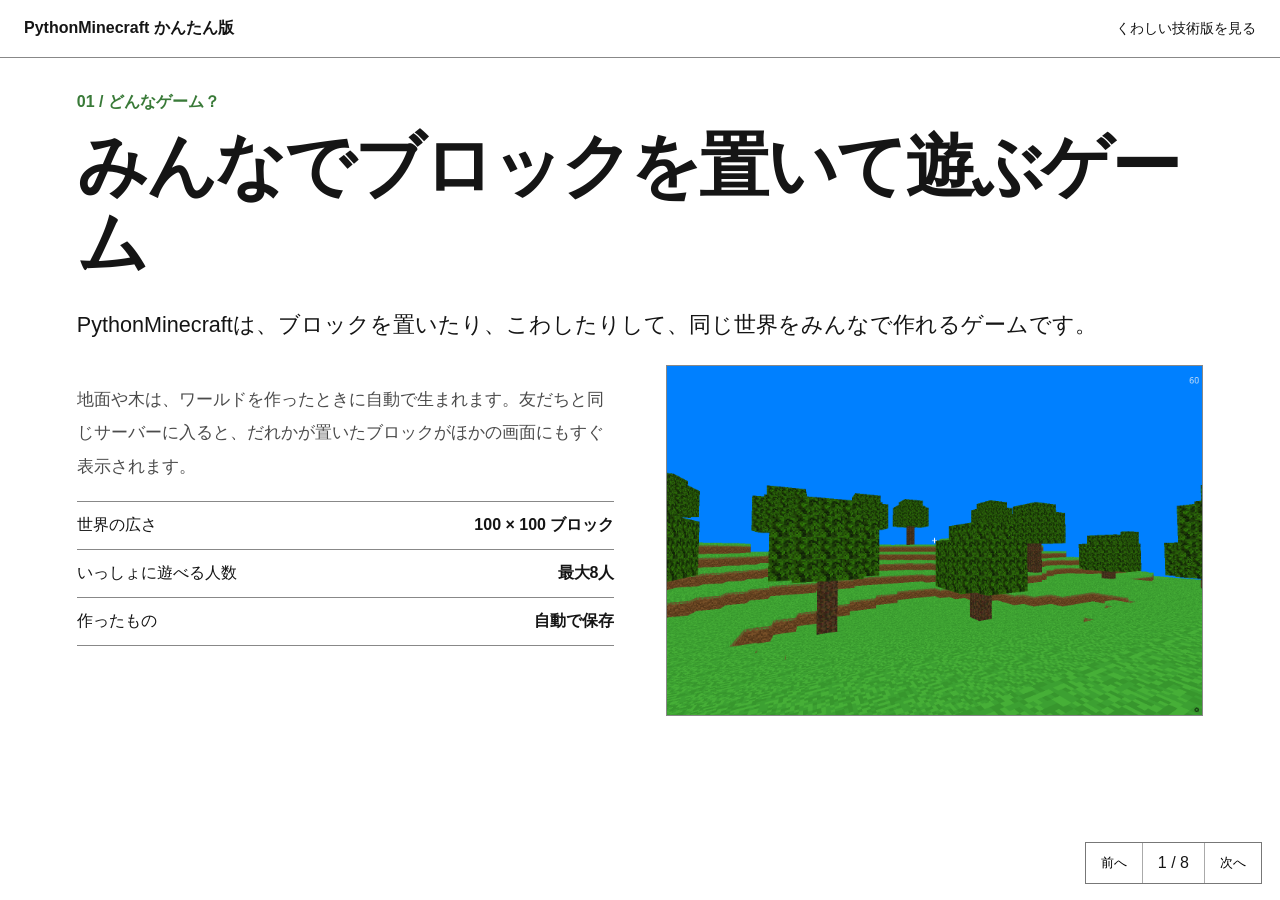
==== kids.html @ 50dc21f0 "Add detailed and beginner technical guides" ====
<!doctype html>
<html lang="ja">
<head>
  <meta charset="utf-8">
  <meta name="viewport" content="width=device-width, initial-scale=1">
  <title>PythonMinecraft かんたん版</title>
  <link rel="stylesheet" href="kids.css">
  <script src="kids.js" defer></script>
</head>
<body>
<header>
  <a class="brand" href="kids.html">PythonMinecraft かんたん版</a>
  <a class="adult-link" href="index.html">くわしい技術版を見る</a>
</header>
<main>
  <section class="slide active">
    <div class="page-number">01 / どんなゲーム？</div>
    <h1>みんなでブロックを置いて遊ぶゲーム</h1>
    <p class="lead">PythonMinecraftは、ブロックを置いたり、こわしたりして、同じ世界をみんなで作れるゲームです。</p>
    <div class="two-column"><div><p>地面や木は、ワールドを作ったときに自動で生まれます。友だちと同じサーバーに入ると、だれかが置いたブロックがほかの画面にもすぐ表示されます。</p><dl class="simple-list"><div><dt>世界の広さ</dt><dd>100 × 100 ブロック</dd></div><div><dt>いっしょに遊べる人数</dt><dd>最大8人</dd></div><div><dt>作ったもの</dt><dd>自動で保存</dd></div></dl></div><img src="assets/hero.png" alt="草原と木があるゲーム画面"></div>
  </section>
  <section class="slide">
    <div class="page-number">02 / どうやって遊ぶ？</div>
    <h1>歩く、見る、置く、こわす</h1>
    <p class="lead">キーボードとマウスを使って、世界を歩き、ブロックを編集します。</p>
    <div class="control-diagram"><div class="key-group"><div class="keys"><kbd>W</kbd><br><kbd>A</kbd><kbd>S</kbd><kbd>D</kbd></div><p>歩く</p></div><div class="arrow">→</div><div class="key-group"><div class="mouse">マウス</div><p>見る</p></div><div class="arrow">→</div><div class="key-group"><div class="mouse">左クリック</div><p>こわす</p></div><div class="arrow">→</div><div class="key-group"><div class="mouse">右クリック</div><p>置く</p></div></div>
    <img class="wide-image" src="assets/gameplay.png" alt="ブロックを置いているゲーム画面">
  </section>
  <section class="slide">
    <div class="page-number">03 / ブロックを見つけるしくみ</div>
    <h1>線が通った正方形のマスだけを調べる</h1>
    <p class="lead">画面の中央から見ている方向へ線をのばし、線が通過したマスを順番に確認します。</p>
    <p>最初にブロックが見つかったマスを、置く・こわす操作の対象にします。この方法をDDAと呼びます。世界中のブロックを全部調べず、必要なマスだけを調べられます。</p>
    <div class="dda-figure" aria-label="DDAレイキャストの模式図">
      <div class="camera-box">カメラ</div>
      <div class="voxel-grid">
        <span></span><span></span><span></span><span></span><span></span><span></span>
        <span class="passed">1</span><span class="passed">2</span><span class="passed">3</span><span class="hit">ブロック</span><span></span><span></span>
        <span></span><span></span><span></span><span></span><span></span><span></span>
      </div>
      <svg class="dda-ray" viewBox="0 0 1000 260" preserveAspectRatio="none" aria-hidden="true"><line x1="75" y1="160" x2="790" y2="105"/><polygon points="790,105 765,94 768,119"/></svg>
    </div>
    <div class="flow-row"><div>カメラから線を出す</div><b>→</b><div>通過したマスを確認</div><b>→</b><div>最初のブロックで止める</div></div>
  </section>
  <section class="slide">
    <div class="page-number">04 / 当たり判定</div>
    <h1>プレイヤーの箱と正方形のブロックをくらべる</h1>
    <p class="lead">プレイヤーの体を見えない箱として扱い、移動先でブロックと重なるかを調べます。</p>
    <p>まずX方向、次にY方向、最後にZ方向を別々に判定します。壁にぶつかった方向だけを止めるため、壁に沿う方向の移動は続けられます。</p>
    <div class="collision-figure" aria-label="プレイヤーとブロックの当たり判定図">
      <div class="axis axis-z"><span>Z</span></div>
      <div class="axis axis-x"><span>X</span></div>
      <div class="collision-player">プレイヤー</div>
      <div class="wall-grid"><i></i><i></i><i></i><i></i><i></i><i></i></div>
      <div class="blocked-arrow">ぶつかる方向は停止 →</div>
      <div class="slide-arrow">壁に沿う移動は可能 ↓</div>
    </div>
    <div class="flow-row"><div>X方向を確認</div><b>→</b><div>Y方向を確認</div><b>→</b><div>Z方向を確認</div></div>
  </section>
  <section class="slide">
    <div class="page-number">05 / 軽くするしくみ</div>
    <h1>正方形のブロックをまとめて描く</h1>
    <p class="lead">最初は、ブロックを一つずつ別の3Dオブジェクトとして表示していました。</p>
    <p>現在は10 × 10ブロックを一つのチャンクとしてまとめます。外から見えない面を取り除き、残った面だけを一つのメッシュとして描きます。</p>
    <div class="mesh-diagram"><div class="many-blocks"><i></i><i></i><i></i><i></i><i></i><i></i><i></i><i></i><i></i><i></i><i></i><i></i><i></i><i></i><i></i><i></i><i></i><i></i><i></i><i></i><i></i><i></i><i></i><i></i><i></i></div><div class="big-arrow">→</div><div class="one-mesh"><div class="mesh-grid"><i></i><i></i><i></i><i></i><i></i><i></i><i></i><i></i><i></i><i></i><i></i><i></i><i></i><i></i><i></i><i></i><i></i><i></i><i></i><i></i><i></i><i></i><i></i><i></i><i></i></div><strong>1つのメッシュ</strong></div></div>
    <div class="numbers"><div><strong>14</strong><span>FPS</span><small>軽量化前</small></div><div class="big-arrow">→</div><div><strong>110</strong><span>FPS</span><small>軽量化後</small></div></div>
  </section>
  <section class="slide">
    <div class="page-number">06 / 地形生成</div><h1>数字から同じ草原を作り直す</h1><p class="lead">ワールドには「シード」という大きな数字があります。</p><p>シードと場所の座標から地面の高さを計算し、上に草、その下に土と石を置きます。木の場所や高さも同じ数字から決めます。</p>
    <div class="terrain-flow"><div class="seed-box">シード<br><strong>47353368572851108</strong></div><div class="down-arrow">↓</div><div class="terrain-grid"><span class="sky"></span><span class="sky"></span><span class="tree-leaf"></span><span class="tree-leaf"></span><span class="sky"></span><span class="grass"></span><span class="grass"></span><span class="tree-trunk"></span><span class="grass"></span><span class="grass"></span><span class="dirt"></span><span class="dirt"></span><span class="tree-trunk"></span><span class="dirt"></span><span class="dirt"></span><span class="stone"></span><span class="stone"></span><span class="stone"></span><span class="stone"></span><span class="stone"></span></div></div>
  </section>
  <section class="slide">
    <div class="page-number">07 / セーブ</div><h1>世界全部ではなく、変えた場所だけを保存する</h1><p class="lead">基本の地形はシードから作り直せるため、変更した部分だけを記録します。</p><p>読みこむときは、基本の地形を作り直し、こわした場所を消してから、置いたブロックを追加します。</p>
    <div class="save-diagram"><div><strong>基本の地形</strong><span>シードから作る</span></div><b>＋</b><div><strong>置いたブロック</strong><span>placed_blocks</span></div><b>−</b><div><strong>こわした場所</strong><span>removed_blocks</span></div><b>＝</b><div class="result"><strong>遊んだあとの世界</strong></div></div>
  </section>
  <section class="slide">
    <div class="page-number">08 / マルチプレイ</div><h1>サーバーが正しい世界を一つだけ持つ</h1><p class="lead">置く・こわすという操作をサーバーへ送り、サーバーが全員へ同じ結果を知らせます。</p><p>それぞれのパソコンが勝手に世界を変えないため、全員の画面を同じ状態に保てます。砂が落ちる場所もサーバーが決めます。</p>
    <div class="network-diagram"><div class="client">パソコン A</div><div class="request">操作を送る →</div><div class="server">サーバー<br><small>確認して更新</small></div><div class="broadcast">← 結果を送る →</div><div class="client">パソコン B</div></div><img class="wide-image short" src="assets/multiplayer.png" alt="マルチプレイ画面">
  </section>
</main>
<footer><button id="prev">前へ</button><span id="counter">1 / 8</span><button id="next">次へ</button></footer>
</body></html>
---- kids.css ----
:root{--ink:#151515;--muted:#4b4b4b;--green:#397a38;--line:#888}*{box-sizing:border-box}html,body{margin:0;width:100%;height:100%;overflow:hidden;font-family:-apple-system,BlinkMacSystemFont,"Noto Sans JP",sans-serif;color:var(--ink);background:#fff}header{position:fixed;z-index:20;top:0;left:0;right:0;height:58px;border-bottom:1px solid var(--line);background:#fff;display:flex;align-items:center;justify-content:space-between;padding:0 24px}.brand,.adult-link{color:var(--ink);text-decoration:none}.brand{font-weight:750}.adult-link{font-size:.9rem}.slide{position:absolute;inset:0;display:none;overflow-y:auto;padding:92px 6vw 92px}.slide.active{display:block}.slide>*{max-width:1320px;margin-left:auto;margin-right:auto}.page-number{color:var(--green);font-weight:800}h1{margin:14px auto 24px;font-size:clamp(2.4rem,5.5vw,5.2rem);line-height:1.1;letter-spacing:-.04em}.lead{font-size:1.35rem;color:var(--ink);line-height:1.75}p{font-size:1.08rem;line-height:1.95;color:var(--muted)}.two-column{display:grid;grid-template-columns:1fr 1fr;gap:4vw}.two-column img,.wide-image{width:100%;border:1px solid var(--line);display:block}.wide-image{max-height:44vh;object-fit:cover;margin-top:25px}.wide-image.short{max-height:30vh}.simple-list{border-top:1px solid var(--line)}.simple-list div{display:flex;justify-content:space-between;padding:13px 0;border-bottom:1px solid var(--line)}.simple-list dd{margin:0;font-weight:700}.control-diagram,.flow-row,.mesh-diagram,.numbers,.save-diagram,.network-diagram{display:flex;align-items:center;justify-content:center;gap:18px;margin:34px auto}.key-group{text-align:center}.keys kbd,.mouse{display:inline-block;border:2px solid #222;padding:10px 14px;margin:2px;background:#fff;font:700 1rem inherit}.key-group p{margin:8px}.arrow,.big-arrow,.down-arrow{font-size:2rem;font-weight:800}.dda-figure{position:relative;height:330px;max-width:1120px;margin:28px auto}.camera-box{position:absolute;left:0;top:130px;width:120px;height:80px;border:3px solid #222;display:flex;align-items:center;justify-content:center;font-weight:700}.voxel-grid{position:absolute;left:190px;top:50px;display:grid;grid-template-columns:repeat(6,100px);grid-template-rows:repeat(3,100px)}.voxel-grid span{width:100px;height:100px;border:1px solid #777;display:flex;align-items:center;justify-content:center}.voxel-grid .passed{background:#e9f3e7}.voxel-grid .hit{background:#66975b;color:#fff;font-weight:800}.dda-ray{position:absolute;inset:0;width:100%;height:100%;z-index:2;pointer-events:none}.dda-ray line{stroke:#111;stroke-width:4}.dda-ray polygon{fill:#111}.flow-row>div{border:1px solid #777;padding:16px;text-align:center;flex:1}.collision-figure{position:relative;height:420px;max-width:900px;margin:28px auto;border:1px solid #999}.collision-player{position:absolute;left:170px;top:135px;width:150px;height:150px;border:5px solid var(--green);display:flex;align-items:center;justify-content:center;font-weight:800;background:#fff}.wall-grid{position:absolute;right:120px;top:85px;display:grid;grid-template-columns:repeat(2,110px);grid-template-rows:repeat(3,110px)}.wall-grid i{width:110px;height:110px;background:#7d7d7d;border:2px solid #fff}.axis{position:absolute;font-weight:800}.axis:after{content:"";display:block;background:#111}.axis span{background:#fff;padding-right:6px}.axis-x{left:345px;top:180px}.axis-x:after{width:100px;height:4px}.axis-z{left:225px;top:60px}.axis-z:after{width:4px;height:60px;margin-left:10px}.blocked-arrow{position:absolute;left:345px;top:225px;border-top:4px solid #b13b32;padding-top:8px;color:#8b2720}.slide-arrow{position:absolute;left:115px;top:315px;border-left:4px solid #2d628c;padding-left:10px;color:#204f70}.many-blocks,.mesh-grid,.terrain-grid{display:grid}.many-blocks,.mesh-grid{grid-template-columns:repeat(5,42px)}.many-blocks i,.mesh-grid i{width:42px;height:42px;background:#66975b;border:1px solid #355d31}.one-mesh{border:5px solid var(--green);padding:14px;text-align:center}.one-mesh strong{display:block;margin-top:10px}.numbers strong{font-size:4rem}.numbers span{font-size:1.3rem;margin-left:7px}.numbers small{display:block}.terrain-flow{text-align:center;margin-top:28px}.seed-box{display:inline-block;border:2px solid #222;padding:16px}.terrain-grid{grid-template-columns:repeat(5,70px);grid-template-rows:repeat(4,70px);justify-content:center;margin:20px auto}.terrain-grid span{width:70px;height:70px;border:1px solid #fff}.sky{background:#d9efff}.grass{background:#5e9950}.dirt{background:#8c5d3c}.stone{background:#777}.tree-leaf{background:#477c3b}.tree-trunk{background:#85502f}.save-diagram{flex-wrap:wrap}.save-diagram>div{border:1px solid #777;padding:18px;min-width:190px;text-align:center}.save-diagram span{display:block;color:#666}.save-diagram .result{border:4px solid var(--green)}.client,.server{border:2px solid #222;padding:24px;text-align:center;min-width:170px}.server{border:5px solid var(--green)}footer{position:fixed;z-index:30;right:18px;bottom:16px;display:flex;background:#fff;border:1px solid #777}footer button,footer span{border:0;background:#fff;padding:11px 15px}footer span{border-left:1px solid #aaa;border-right:1px solid #aaa}@media(max-width:900px){header{padding:0 12px}.adult-link{font-size:.72rem}.slide{padding:80px 5vw 82px}.two-column{grid-template-columns:1fr}.lead{font-size:1.15rem}.control-diagram,.flow-row,.mesh-diagram,.save-diagram,.network-diagram{flex-direction:column}.arrow,.big-arrow{transform:rotate(90deg)}.dda-figure{height:570px;overflow-x:auto}.camera-box{top:10px;left:10px}.voxel-grid{left:10px;top:150px;grid-template-columns:repeat(3,82px);grid-template-rows:repeat(6,82px)}.voxel-grid span{width:82px;height:82px}.dda-ray{display:none}.collision-figure{height:560px}.collision-player{left:35px;top:120px;width:120px;height:120px}.wall-grid{right:25px;top:300px;grid-template-columns:repeat(2,85px);grid-template-rows:repeat(3,85px)}.wall-grid i{width:85px;height:85px}.axis-x{left:170px;top:170px}.axis-z{left:80px;top:45px}.blocked-arrow{left:170px;top:220px}.slide-arrow{left:35px;top:260px}.terrain-grid{grid-template-columns:repeat(5,52px);grid-template-rows:repeat(4,52px)}.terrain-grid span{width:52px;height:52px}h1{font-size:2.5rem}}
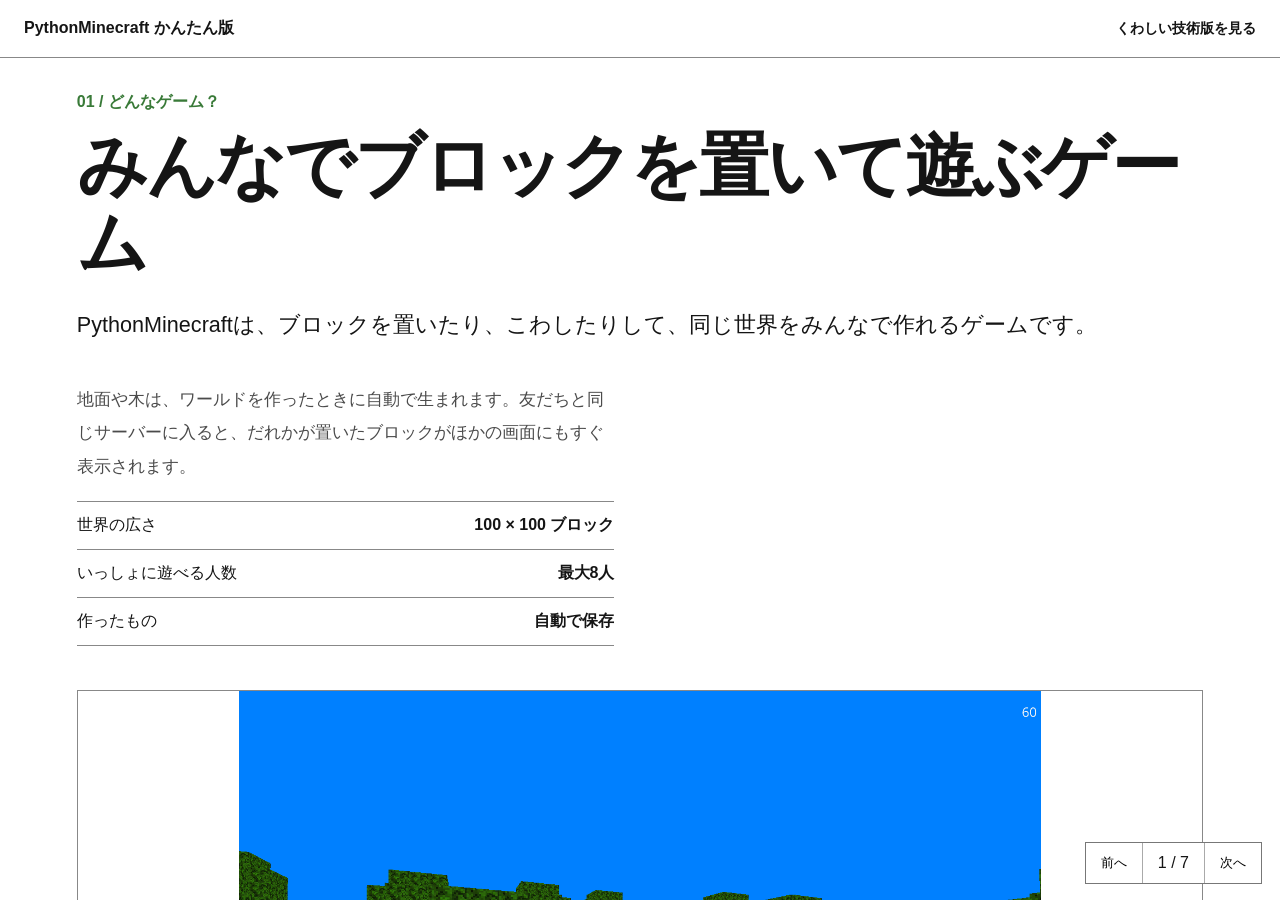
==== commit ce793019: "Clean up diagrams and remove operation pages" ====
--- a/kids.html
+++ b/kids.html
@@ -1,82 +1,55 @@
-<!doctype html>
+<!DOCTYPE html>
+
 <html lang="ja">
 <head>
-  <meta charset="utf-8">
-  <meta name="viewport" content="width=device-width, initial-scale=1">
-  <title>PythonMinecraft かんたん版</title>
-  <link rel="stylesheet" href="kids.css">
-  <script src="kids.js" defer></script>
-</head>
+<meta charset="utf-8"/>
+<meta content="width=device-width, initial-scale=1" name="viewport"/>
+<title>PythonMinecraft かんたん版</title>
+<link href="kids.css" rel="stylesheet"/>
+<script defer="" src="kids.js"></script>
+<link href="media.css" rel="stylesheet"/></head>
 <body>
 <header>
-  <a class="brand" href="kids.html">PythonMinecraft かんたん版</a>
-  <a class="adult-link" href="index.html">くわしい技術版を見る</a>
+<a class="brand" href="kids.html">PythonMinecraft かんたん版</a>
+<a class="adult-link" href="index.html">くわしい技術版を見る</a>
 </header>
 <main>
-  <section class="slide active">
-    <div class="page-number">01 / どんなゲーム？</div>
-    <h1>みんなでブロックを置いて遊ぶゲーム</h1>
-    <p class="lead">PythonMinecraftは、ブロックを置いたり、こわしたりして、同じ世界をみんなで作れるゲームです。</p>
-    <div class="two-column"><div><p>地面や木は、ワールドを作ったときに自動で生まれます。友だちと同じサーバーに入ると、だれかが置いたブロックがほかの画面にもすぐ表示されます。</p><dl class="simple-list"><div><dt>世界の広さ</dt><dd>100 × 100 ブロック</dd></div><div><dt>いっしょに遊べる人数</dt><dd>最大8人</dd></div><div><dt>作ったもの</dt><dd>自動で保存</dd></div></dl></div><img src="assets/hero.png" alt="草原と木があるゲーム画面"></div>
-  </section>
-  <section class="slide">
-    <div class="page-number">02 / どうやって遊ぶ？</div>
-    <h1>歩く、見る、置く、こわす</h1>
-    <p class="lead">キーボードとマウスを使って、世界を歩き、ブロックを編集します。</p>
-    <div class="control-diagram"><div class="key-group"><div class="keys"><kbd>W</kbd><br><kbd>A</kbd><kbd>S</kbd><kbd>D</kbd></div><p>歩く</p></div><div class="arrow">→</div><div class="key-group"><div class="mouse">マウス</div><p>見る</p></div><div class="arrow">→</div><div class="key-group"><div class="mouse">左クリック</div><p>こわす</p></div><div class="arrow">→</div><div class="key-group"><div class="mouse">右クリック</div><p>置く</p></div></div>
-    <img class="wide-image" src="assets/gameplay.png" alt="ブロックを置いているゲーム画面">
-  </section>
-  <section class="slide">
-    <div class="page-number">03 / ブロックを見つけるしくみ</div>
-    <h1>線が通った正方形のマスだけを調べる</h1>
-    <p class="lead">画面の中央から見ている方向へ線をのばし、線が通過したマスを順番に確認します。</p>
-    <p>最初にブロックが見つかったマスを、置く・こわす操作の対象にします。この方法をDDAと呼びます。世界中のブロックを全部調べず、必要なマスだけを調べられます。</p>
-    <div class="dda-figure" aria-label="DDAレイキャストの模式図">
-      <div class="camera-box">カメラ</div>
-      <div class="voxel-grid">
-        <span></span><span></span><span></span><span></span><span></span><span></span>
-        <span class="passed">1</span><span class="passed">2</span><span class="passed">3</span><span class="hit">ブロック</span><span></span><span></span>
-        <span></span><span></span><span></span><span></span><span></span><span></span>
-      </div>
-      <svg class="dda-ray" viewBox="0 0 1000 260" preserveAspectRatio="none" aria-hidden="true"><line x1="75" y1="160" x2="790" y2="105"/><polygon points="790,105 765,94 768,119"/></svg>
-    </div>
-    <div class="flow-row"><div>カメラから線を出す</div><b>→</b><div>通過したマスを確認</div><b>→</b><div>最初のブロックで止める</div></div>
-  </section>
-  <section class="slide">
-    <div class="page-number">04 / 当たり判定</div>
-    <h1>プレイヤーの箱と正方形のブロックをくらべる</h1>
-    <p class="lead">プレイヤーの体を見えない箱として扱い、移動先でブロックと重なるかを調べます。</p>
-    <p>まずX方向、次にY方向、最後にZ方向を別々に判定します。壁にぶつかった方向だけを止めるため、壁に沿う方向の移動は続けられます。</p>
-    <div class="collision-figure" aria-label="プレイヤーとブロックの当たり判定図">
-      <div class="axis axis-z"><span>Z</span></div>
-      <div class="axis axis-x"><span>X</span></div>
-      <div class="collision-player">プレイヤー</div>
-      <div class="wall-grid"><i></i><i></i><i></i><i></i><i></i><i></i></div>
-      <div class="blocked-arrow">ぶつかる方向は停止 →</div>
-      <div class="slide-arrow">壁に沿う移動は可能 ↓</div>
-    </div>
-    <div class="flow-row"><div>X方向を確認</div><b>→</b><div>Y方向を確認</div><b>→</b><div>Z方向を確認</div></div>
-  </section>
-  <section class="slide">
-    <div class="page-number">05 / 軽くするしくみ</div>
-    <h1>正方形のブロックをまとめて描く</h1>
-    <p class="lead">最初は、ブロックを一つずつ別の3Dオブジェクトとして表示していました。</p>
-    <p>現在は10 × 10ブロックを一つのチャンクとしてまとめます。外から見えない面を取り除き、残った面だけを一つのメッシュとして描きます。</p>
-    <div class="mesh-diagram"><div class="many-blocks"><i></i><i></i><i></i><i></i><i></i><i></i><i></i><i></i><i></i><i></i><i></i><i></i><i></i><i></i><i></i><i></i><i></i><i></i><i></i><i></i><i></i><i></i><i></i><i></i><i></i></div><div class="big-arrow">→</div><div class="one-mesh"><div class="mesh-grid"><i></i><i></i><i></i><i></i><i></i><i></i><i></i><i></i><i></i><i></i><i></i><i></i><i></i><i></i><i></i><i></i><i></i><i></i><i></i><i></i><i></i><i></i><i></i><i></i><i></i></div><strong>1つのメッシュ</strong></div></div>
-    <div class="numbers"><div><strong>14</strong><span>FPS</span><small>軽量化前</small></div><div class="big-arrow">→</div><div><strong>110</strong><span>FPS</span><small>軽量化後</small></div></div>
-  </section>
-  <section class="slide">
-    <div class="page-number">06 / 地形生成</div><h1>数字から同じ草原を作り直す</h1><p class="lead">ワールドには「シード」という大きな数字があります。</p><p>シードと場所の座標から地面の高さを計算し、上に草、その下に土と石を置きます。木の場所や高さも同じ数字から決めます。</p>
-    <div class="terrain-flow"><div class="seed-box">シード<br><strong>47353368572851108</strong></div><div class="down-arrow">↓</div><div class="terrain-grid"><span class="sky"></span><span class="sky"></span><span class="tree-leaf"></span><span class="tree-leaf"></span><span class="sky"></span><span class="grass"></span><span class="grass"></span><span class="tree-trunk"></span><span class="grass"></span><span class="grass"></span><span class="dirt"></span><span class="dirt"></span><span class="tree-trunk"></span><span class="dirt"></span><span class="dirt"></span><span class="stone"></span><span class="stone"></span><span class="stone"></span><span class="stone"></span><span class="stone"></span></div></div>
-  </section>
-  <section class="slide">
-    <div class="page-number">07 / セーブ</div><h1>世界全部ではなく、変えた場所だけを保存する</h1><p class="lead">基本の地形はシードから作り直せるため、変更した部分だけを記録します。</p><p>読みこむときは、基本の地形を作り直し、こわした場所を消してから、置いたブロックを追加します。</p>
-    <div class="save-diagram"><div><strong>基本の地形</strong><span>シードから作る</span></div><b>＋</b><div><strong>置いたブロック</strong><span>placed_blocks</span></div><b>−</b><div><strong>こわした場所</strong><span>removed_blocks</span></div><b>＝</b><div class="result"><strong>遊んだあとの世界</strong></div></div>
-  </section>
-  <section class="slide">
-    <div class="page-number">08 / マルチプレイ</div><h1>サーバーが正しい世界を一つだけ持つ</h1><p class="lead">置く・こわすという操作をサーバーへ送り、サーバーが全員へ同じ結果を知らせます。</p><p>それぞれのパソコンが勝手に世界を変えないため、全員の画面を同じ状態に保てます。砂が落ちる場所もサーバーが決めます。</p>
-    <div class="network-diagram"><div class="client">パソコン A</div><div class="request">操作を送る →</div><div class="server">サーバー<br><small>確認して更新</small></div><div class="broadcast">← 結果を送る →</div><div class="client">パソコン B</div></div><img class="wide-image short" src="assets/multiplayer.png" alt="マルチプレイ画面">
-  </section>
+<section class="slide active">
+<div class="page-number">01 / どんなゲーム？</div>
+<h1>みんなでブロックを置いて遊ぶゲーム</h1>
+<p class="lead">PythonMinecraftは、ブロックを置いたり、こわしたりして、同じ世界をみんなで作れるゲームです。</p>
+<div class="two-column"><div><p>地面や木は、ワールドを作ったときに自動で生まれます。友だちと同じサーバーに入ると、だれかが置いたブロックがほかの画面にもすぐ表示されます。</p><dl class="simple-list"><div><dt>世界の広さ</dt><dd>100 × 100 ブロック</dd></div><div><dt>いっしょに遊べる人数</dt><dd>最大8人</dd></div><div><dt>作ったもの</dt><dd>自動で保存</dd></div></dl></div></div>
+<figure class="media"><button aria-label="草原と木があるゲーム画面を拡大" class="media-button" data-zoom="assets/hero.png" type="button"><img alt="草原と木があるゲーム画面" src="assets/hero.png"/></button></figure></section>
+
+<section class="slide">
+<div class="page-number">02 / ブロックを見つけるしくみ</div>
+<h1>線が通った正方形のマスだけを調べる</h1>
+<p class="lead">画面の中央から見ている方向へ線をのばし、線が通過したマスを順番に確認します。</p>
+<p>最初にブロックが見つかったマスを、置く・こわす操作の対象にします。この方法をDDAと呼びます。世界中のブロックを全部調べず、必要なマスだけを調べられます。</p>
+<figure class="media"><button aria-label="DDAレイキャストの図を拡大" class="media-button" data-zoom="assets/diagrams/dda.svg" type="button"><img alt="DDAレイキャストの図" src="assets/diagrams/dda.svg"/></button><figcaption>通過した正方形セルだけを順番に検索します。タップまたはクリックで拡大できます。</figcaption></figure></section>
+<section class="slide">
+<div class="page-number">03 / 当たり判定</div>
+<h1>プレイヤーの箱と正方形のブロックをくらべる</h1>
+<p class="lead">プレイヤーの体を見えない箱として扱い、移動先でブロックと重なるかを調べます。</p>
+<p>まずX方向、次にY方向、最後にZ方向を別々に判定します。壁にぶつかった方向だけを止めるため、壁に沿う方向の移動は続けられます。</p>
+<figure class="media"><button aria-label="当たり判定の図を拡大" class="media-button" data-zoom="assets/diagrams/collision.svg" type="button"><img alt="当たり判定の図" src="assets/diagrams/collision.svg"/></button><figcaption>壁へ向かう移動だけを止めます。タップまたはクリックで拡大できます。</figcaption></figure></section>
+<section class="slide">
+<div class="page-number">04 / 軽くするしくみ</div>
+<h1>正方形のブロックをまとめて描く</h1>
+<p class="lead">最初は、ブロックを一つずつ別の3Dオブジェクトとして表示していました。</p>
+<p>現在は10 × 10ブロックを一つのチャンクとしてまとめます。外から見えない面を取り除き、残った面だけを一つのメッシュとして描きます。</p>
+
+<figure class="media"><button aria-label="チャンクメッシュ化の図を拡大" class="media-button" data-zoom="assets/diagrams/chunk-mesh.svg" type="button"><img alt="チャンクメッシュ化の図" src="assets/diagrams/chunk-mesh.svg"/></button><figcaption>個別ブロックを一つの描画単位へまとめます。タップまたはクリックで拡大できます。</figcaption></figure><p class="performance-note">同じ条件で14 FPSから110 FPSまで改善しました。</p></section>
+<section class="slide">
+<div class="page-number">05 / 地形生成</div><h1>数字から同じ草原を作り直す</h1><p class="lead">ワールドには「シード」という大きな数字があります。</p><p>シードと場所の座標から地面の高さを計算し、上に草、その下に土と石を置きます。木の場所や高さも同じ数字から決めます。</p>
+<figure class="media"><button aria-label="地形生成の図を拡大" class="media-button" data-zoom="assets/diagrams/terrain.svg" type="button"><img alt="地形生成の図" src="assets/diagrams/terrain.svg"/></button><figcaption>同じシードから同じ地形を作ります。タップまたはクリックで拡大できます。</figcaption></figure></section>
+<section class="slide">
+<div class="page-number">06 / セーブ</div><h1>世界全部ではなく、変えた場所だけを保存する</h1><p class="lead">基本の地形はシードから作り直せるため、変更した部分だけを記録します。</p><p>読みこむときは、基本の地形を作り直し、こわした場所を消してから、置いたブロックを追加します。</p>
+<figure class="media"><button aria-label="差分保存の図を拡大" class="media-button" data-zoom="assets/diagrams/diff-save.svg" type="button"><img alt="差分保存の図" src="assets/diagrams/diff-save.svg"/></button><figcaption>基本地形と変更差分からワールドを復元します。タップまたはクリックで拡大できます。</figcaption></figure></section>
+<section class="slide">
+<div class="page-number">07 / マルチプレイ</div><h1>サーバーが正しい世界を一つだけ持つ</h1><p class="lead">置く・こわすという操作をサーバーへ送り、サーバーが全員へ同じ結果を知らせます。</p><p>それぞれのパソコンが勝手に世界を変えないため、全員の画面を同じ状態に保てます。砂が落ちる場所もサーバーが決めます。</p>
+
+<figure class="media"><button aria-label="マルチプレイ通信の図を拡大" class="media-button" data-zoom="assets/diagrams/network.svg" type="button"><img alt="マルチプレイ通信の図" src="assets/diagrams/network.svg"/></button><figcaption>サーバーが検証し、全員へ同じ結果を送ります。タップまたはクリックで拡大できます。</figcaption></figure><figure class="media"><button aria-label="マルチプレイ画面を拡大" class="media-button" data-zoom="assets/multiplayer.png" type="button"><img alt="マルチプレイ画面" src="assets/multiplayer.png"/></button></figure></section>
 </main>
-<footer><button id="prev">前へ</button><span id="counter">1 / 8</span><button id="next">次へ</button></footer>
-</body></html>+<footer><button id="prev">前へ</button><span id="counter">1 / 7</span><button id="next">次へ</button></footer>
+<script src="media-viewer.js"></script></body></html>
--- a/kids.css
+++ b/kids.css
@@ -1 +1,28 @@
-:root{--ink:#151515;--muted:#4b4b4b;--green:#397a38;--line:#888}*{box-sizing:border-box}html,body{margin:0;width:100%;height:100%;overflow:hidden;font-family:-apple-system,BlinkMacSystemFont,"Noto Sans JP",sans-serif;color:var(--ink);background:#fff}header{position:fixed;z-index:20;top:0;left:0;right:0;height:58px;border-bottom:1px solid var(--line);background:#fff;display:flex;align-items:center;justify-content:space-between;padding:0 24px}.brand,.adult-link{color:var(--ink);text-decoration:none}.brand{font-weight:750}.adult-link{font-size:.9rem}.slide{position:absolute;inset:0;display:none;overflow-y:auto;padding:92px 6vw 92px}.slide.active{display:block}.slide>*{max-width:1320px;margin-left:auto;margin-right:auto}.page-number{color:var(--green);font-weight:800}h1{margin:14px auto 24px;font-size:clamp(2.4rem,5.5vw,5.2rem);line-height:1.1;letter-spacing:-.04em}.lead{font-size:1.35rem;color:var(--ink);line-height:1.75}p{font-size:1.08rem;line-height:1.95;color:var(--muted)}.two-column{display:grid;grid-template-columns:1fr 1fr;gap:4vw}.two-column img,.wide-image{width:100%;border:1px solid var(--line);display:block}.wide-image{max-height:44vh;object-fit:cover;margin-top:25px}.wide-image.short{max-height:30vh}.simple-list{border-top:1px solid var(--line)}.simple-list div{display:flex;justify-content:space-between;padding:13px 0;border-bottom:1px solid var(--line)}.simple-list dd{margin:0;font-weight:700}.control-diagram,.flow-row,.mesh-diagram,.numbers,.save-diagram,.network-diagram{display:flex;align-items:center;justify-content:center;gap:18px;margin:34px auto}.key-group{text-align:center}.keys kbd,.mouse{display:inline-block;border:2px solid #222;padding:10px 14px;margin:2px;background:#fff;font:700 1rem inherit}.key-group p{margin:8px}.arrow,.big-arrow,.down-arrow{font-size:2rem;font-weight:800}.dda-figure{position:relative;height:330px;max-width:1120px;margin:28px auto}.camera-box{position:absolute;left:0;top:130px;width:120px;height:80px;border:3px solid #222;display:flex;align-items:center;justify-content:center;font-weight:700}.voxel-grid{position:absolute;left:190px;top:50px;display:grid;grid-template-columns:repeat(6,100px);grid-template-rows:repeat(3,100px)}.voxel-grid span{width:100px;height:100px;border:1px solid #777;display:flex;align-items:center;justify-content:center}.voxel-grid .passed{background:#e9f3e7}.voxel-grid .hit{background:#66975b;color:#fff;font-weight:800}.dda-ray{position:absolute;inset:0;width:100%;height:100%;z-index:2;pointer-events:none}.dda-ray line{stroke:#111;stroke-width:4}.dda-ray polygon{fill:#111}.flow-row>div{border:1px solid #777;padding:16px;text-align:center;flex:1}.collision-figure{position:relative;height:420px;max-width:900px;margin:28px auto;border:1px solid #999}.collision-player{position:absolute;left:170px;top:135px;width:150px;height:150px;border:5px solid var(--green);display:flex;align-items:center;justify-content:center;font-weight:800;background:#fff}.wall-grid{position:absolute;right:120px;top:85px;display:grid;grid-template-columns:repeat(2,110px);grid-template-rows:repeat(3,110px)}.wall-grid i{width:110px;height:110px;background:#7d7d7d;border:2px solid #fff}.axis{position:absolute;font-weight:800}.axis:after{content:"";display:block;background:#111}.axis span{background:#fff;padding-right:6px}.axis-x{left:345px;top:180px}.axis-x:after{width:100px;height:4px}.axis-z{left:225px;top:60px}.axis-z:after{width:4px;height:60px;margin-left:10px}.blocked-arrow{position:absolute;left:345px;top:225px;border-top:4px solid #b13b32;padding-top:8px;color:#8b2720}.slide-arrow{position:absolute;left:115px;top:315px;border-left:4px solid #2d628c;padding-left:10px;color:#204f70}.many-blocks,.mesh-grid,.terrain-grid{display:grid}.many-blocks,.mesh-grid{grid-template-columns:repeat(5,42px)}.many-blocks i,.mesh-grid i{width:42px;height:42px;background:#66975b;border:1px solid #355d31}.one-mesh{border:5px solid var(--green);padding:14px;text-align:center}.one-mesh strong{display:block;margin-top:10px}.numbers strong{font-size:4rem}.numbers span{font-size:1.3rem;margin-left:7px}.numbers small{display:block}.terrain-flow{text-align:center;margin-top:28px}.seed-box{display:inline-block;border:2px solid #222;padding:16px}.terrain-grid{grid-template-columns:repeat(5,70px);grid-template-rows:repeat(4,70px);justify-content:center;margin:20px auto}.terrain-grid span{width:70px;height:70px;border:1px solid #fff}.sky{background:#d9efff}.grass{background:#5e9950}.dirt{background:#8c5d3c}.stone{background:#777}.tree-leaf{background:#477c3b}.tree-trunk{background:#85502f}.save-diagram{flex-wrap:wrap}.save-diagram>div{border:1px solid #777;padding:18px;min-width:190px;text-align:center}.save-diagram span{display:block;color:#666}.save-diagram .result{border:4px solid var(--green)}.client,.server{border:2px solid #222;padding:24px;text-align:center;min-width:170px}.server{border:5px solid var(--green)}footer{position:fixed;z-index:30;right:18px;bottom:16px;display:flex;background:#fff;border:1px solid #777}footer button,footer span{border:0;background:#fff;padding:11px 15px}footer span{border-left:1px solid #aaa;border-right:1px solid #aaa}@media(max-width:900px){header{padding:0 12px}.adult-link{font-size:.72rem}.slide{padding:80px 5vw 82px}.two-column{grid-template-columns:1fr}.lead{font-size:1.15rem}.control-diagram,.flow-row,.mesh-diagram,.save-diagram,.network-diagram{flex-direction:column}.arrow,.big-arrow{transform:rotate(90deg)}.dda-figure{height:570px;overflow-x:auto}.camera-box{top:10px;left:10px}.voxel-grid{left:10px;top:150px;grid-template-columns:repeat(3,82px);grid-template-rows:repeat(6,82px)}.voxel-grid span{width:82px;height:82px}.dda-ray{display:none}.collision-figure{height:560px}.collision-player{left:35px;top:120px;width:120px;height:120px}.wall-grid{right:25px;top:300px;grid-template-columns:repeat(2,85px);grid-template-rows:repeat(3,85px)}.wall-grid i{width:85px;height:85px}.axis-x{left:170px;top:170px}.axis-z{left:80px;top:45px}.blocked-arrow{left:170px;top:220px}.slide-arrow{left:35px;top:260px}.terrain-grid{grid-template-columns:repeat(5,52px);grid-template-rows:repeat(4,52px)}.terrain-grid span{width:52px;height:52px}h1{font-size:2.5rem}}
+:root{color-scheme:light}
+:root{color-scheme:light}
+:root{--ink:#151515;--muted:#4b4b4b;--green:#397a38;--line:#888}*{box-sizing:border-box}html,body{margin:0;width:100%;height:100%;overflow:hidden;font-family:-apple-system,BlinkMacSystemFont,"Noto Sans JP",sans-serif;color:var(--ink);background:#fff}header{position:fixed;z-index:20;top:0;left:0;right:0;height:58px;border-bottom:1px solid var(--line);background:#fff;display:flex;align-items:center;justify-content:space-between;padding:0 24px}.brand,.adult-link{color:var(--ink);text-decoration:none}.brand{font-weight:750}.adult-link{font-size:.9rem}.slide{position:absolute;inset:0;display:none;overflow-y:auto;padding:92px 6vw 92px}.slide.active{display:block}.slide>*{max-width:1320px;margin-left:auto;margin-right:auto}.page-number{color:var(--green);font-weight:800}h1{margin:14px auto 24px;font-size:clamp(2.4rem,5.5vw,5.2rem);line-height:1.1;letter-spacing:-.04em}.lead{font-size:1.35rem;color:var(--ink);line-height:1.75}p{font-size:1.08rem;line-height:1.95;color:var(--muted)}.two-column{display:grid;grid-template-columns:1fr 1fr;gap:4vw}.two-column img,.wide-image{width:100%;border:1px solid var(--line);display:block}.wide-image{max-height:44vh;object-fit:cover;margin-top:25px}.wide-image.short{max-height:30vh}.simple-list{border-top:1px solid var(--line)}.simple-list div{display:flex;justify-content:space-between;padding:13px 0;border-bottom:1px solid var(--line)}.simple-list dd{margin:0;font-weight:700}.control-diagram,.flow-row,.mesh-diagram,.numbers,.save-diagram,.network-diagram{display:flex;align-items:center;justify-content:center;gap:18px;margin:34px auto}.key-group{text-align:center}.keys kbd,.mouse{display:inline-block;border:2px solid #222;padding:10px 14px;margin:2px;background:#fff;font:700 1rem inherit}.key-group p{margin:8px}.arrow,.big-arrow,.down-arrow{font-size:2rem;font-weight:800}.dda-figure{position:relative;height:330px;max-width:1120px;margin:28px auto}.camera-box{position:absolute;left:0;top:130px;width:120px;height:80px;border:3px solid #222;display:flex;align-items:center;justify-content:center;font-weight:700}.voxel-grid{position:absolute;left:190px;top:50px;display:grid;grid-template-columns:repeat(6,100px);grid-template-rows:repeat(3,100px)}.voxel-grid span{width:100px;height:100px;border:1px solid #777;display:flex;align-items:center;justify-content:center}.voxel-grid .passed{background:#e9f3e7}.voxel-grid .hit{background:#66975b;color:#fff;font-weight:800}.dda-ray{position:absolute;inset:0;width:100%;height:100%;z-index:2;pointer-events:none}.dda-ray{color:var(--ink)}.dda-ray line{stroke:currentColor;stroke-width:4}.dda-ray polygon{fill:currentColor;stroke:currentColor}.flow-row>div{border:1px solid #777;padding:16px;text-align:center;flex:1}.collision-figure{position:relative;height:420px;max-width:900px;margin:28px auto;border:1px solid #999}.collision-player{position:absolute;left:170px;top:135px;width:150px;height:150px;border:5px solid var(--green);display:flex;align-items:center;justify-content:center;font-weight:800;background:#fff}.wall-grid{position:absolute;right:120px;top:85px;display:grid;grid-template-columns:repeat(2,110px);grid-template-rows:repeat(3,110px)}.wall-grid i{width:110px;height:110px;background:#7d7d7d;border:2px solid #fff}.axis{position:absolute;font-weight:800}.axis:after{content:"";display:block;background:#111}.axis span{background:#fff;padding-right:6px}.axis-x{left:345px;top:180px}.axis-x:after{width:100px;height:4px}.axis-z{left:225px;top:60px}.axis-z:after{width:4px;height:60px;margin-left:10px}.blocked-arrow{position:absolute;left:345px;top:225px;border-top:4px solid #b13b32;padding-top:8px;color:#8b2720}.slide-arrow{position:absolute;left:115px;top:315px;border-left:4px solid #2d628c;padding-left:10px;color:#204f70}.many-blocks,.mesh-grid,.terrain-grid{display:grid}.many-blocks,.mesh-grid{grid-template-columns:repeat(5,42px)}.many-blocks i,.mesh-grid i{width:42px;height:42px;background:#66975b;border:1px solid #355d31}.one-mesh{border:5px solid var(--green);padding:14px;text-align:center}.one-mesh strong{display:block;margin-top:10px}.numbers strong{font-size:4rem}.numbers span{font-size:1.3rem;margin-left:7px}.numbers small{display:block}.terrain-flow{text-align:center;margin-top:28px}.seed-box{display:inline-block;border:2px solid #222;padding:16px}.terrain-grid{grid-template-columns:repeat(5,70px);grid-template-rows:repeat(4,70px);justify-content:center;margin:20px auto}.terrain-grid span{width:70px;height:70px;border:1px solid #fff}.sky{background:#d9efff}.grass{background:#5e9950}.dirt{background:#8c5d3c}.stone{background:#777}.tree-leaf{background:#477c3b}.tree-trunk{background:#85502f}.save-diagram{flex-wrap:wrap}.save-diagram>div{border:1px solid #777;padding:18px;min-width:190px;text-align:center}.save-diagram span{display:block;color:#666}.save-diagram .result{border:4px solid var(--green)}.client,.server{border:2px solid #222;padding:24px;text-align:center;min-width:170px}.server{border:5px solid var(--green)}footer{position:fixed;z-index:30;right:18px;bottom:16px;display:flex;background:#fff;border:1px solid #777}footer button,footer span{border:0;background:#fff;padding:11px 15px}footer span{border-left:1px solid #aaa;border-right:1px solid #aaa}@media(max-width:900px){header{padding:0 12px}.adult-link{font-size:.72rem}.slide{padding:80px 5vw 82px}.two-column{grid-template-columns:1fr}.lead{font-size:1.15rem}.control-diagram,.flow-row,.mesh-diagram,.save-diagram,.network-diagram{flex-direction:column}.arrow,.big-arrow{transform:rotate(90deg)}.dda-figure{height:570px;overflow-x:auto}.camera-box{top:10px;left:10px}.voxel-grid{left:10px;top:150px;grid-template-columns:repeat(3,82px);grid-template-rows:repeat(6,82px)}.voxel-grid span{width:82px;height:82px}.dda-ray{display:block;min-width:760px}.collision-figure{height:560px}.collision-player{left:35px;top:120px;width:120px;height:120px}.wall-grid{right:25px;top:300px;grid-template-columns:repeat(2,85px);grid-template-rows:repeat(3,85px)}.wall-grid i{width:85px;height:85px}.axis-x{left:170px;top:170px}.axis-z{left:80px;top:45px}.blocked-arrow{left:170px;top:220px}.slide-arrow{left:35px;top:260px}.terrain-grid{grid-template-columns:repeat(5,52px);grid-template-rows:repeat(4,52px)}.terrain-grid span{width:52px;height:52px}h1{font-size:2.5rem}}
+
+.version-link,
+.adult-link {
+    margin-left: auto;
+    color: #151515;
+    font-size: 0.9rem;
+    font-weight: 700;
+    text-decoration: none;
+    white-space: nowrap;
+}
+
+.version-link:hover,
+.version-link:focus-visible,
+.adult-link:hover,
+.adult-link:focus-visible {
+    text-decoration: underline;
+    text-underline-offset: 4px;
+}
+
+
+
+html,body,.slide,header{background:#fff!important;color:#151515!important}
+
+html,body,.slide,header{background:#fff!important;color:#151515!important}
+.performance-note{text-align:center;font-weight:700}
--- a/media.css
+++ b/media.css
@@ -0,0 +1 @@
+:root{color-scheme:light}html,body{background:#fff!important;color:#151515!important;overflow-x:hidden}.media{margin:28px 0}.media-button{display:block;width:100%;padding:0;border:1px solid #888;background:#fff;cursor:zoom-in}.media-button img{display:block;width:100%;height:auto;max-height:58vh;object-fit:contain;background:#fff}.media figcaption{padding:8px 0;color:#555;font-size:.88rem}.lightbox{position:fixed;inset:0;z-index:10000;display:none;align-items:center;justify-content:center;padding:18px;background:rgba(0,0,0,.9)}.lightbox.open{display:flex}.lightbox img{max-width:100%;max-height:100%;width:auto;height:auto;background:#fff;touch-action:pinch-zoom}.lightbox-close{position:absolute;right:14px;top:14px;width:46px;height:46px;border:1px solid #fff;background:#111;color:#fff;font-size:28px;cursor:pointer}@media(max-width:700px){.media-button img{max-height:none}.media{margin:22px 0}}
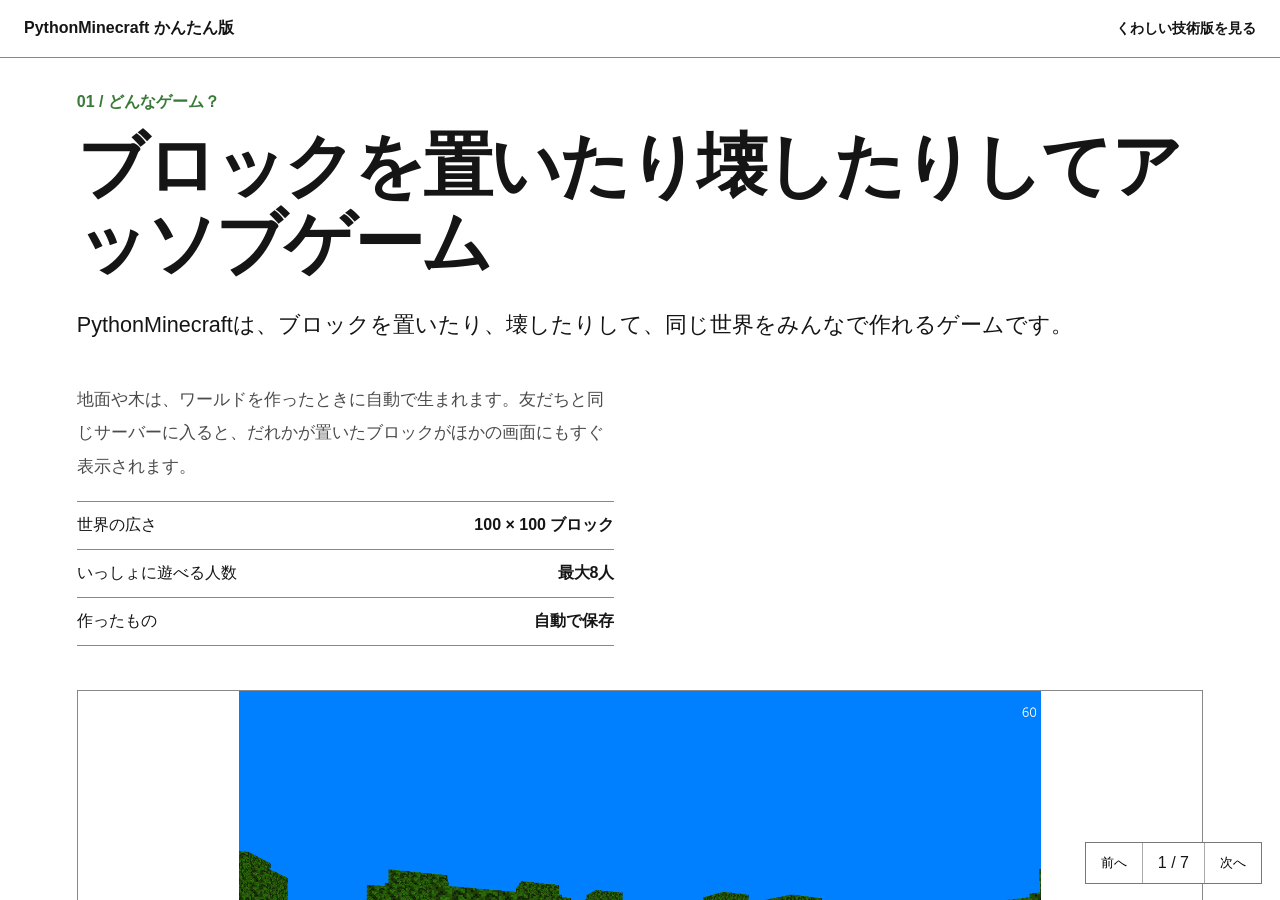
==== commit 83d6ea0f: "Change Kanji" ====
--- a/kids.html
+++ b/kids.html
@@ -1,55 +1,124 @@
 <!DOCTYPE html>
 
 <html lang="ja">
+
 <head>
-<meta charset="utf-8"/>
-<meta content="width=device-width, initial-scale=1" name="viewport"/>
-<title>PythonMinecraft かんたん版</title>
-<link href="kids.css" rel="stylesheet"/>
-<script defer="" src="kids.js"></script>
-<link href="media.css" rel="stylesheet"/></head>
+    <meta charset="utf-8" />
+    <meta content="width=device-width, initial-scale=1" name="viewport" />
+    <title>PythonMinecraft かんたん版</title>
+    <link href="kids.css" rel="stylesheet" />
+    <script defer="" src="kids.js"></script>
+    <link href="media.css" rel="stylesheet" />
+</head>
+
 <body>
-<header>
-<a class="brand" href="kids.html">PythonMinecraft かんたん版</a>
-<a class="adult-link" href="index.html">くわしい技術版を見る</a>
-</header>
-<main>
-<section class="slide active">
-<div class="page-number">01 / どんなゲーム？</div>
-<h1>みんなでブロックを置いて遊ぶゲーム</h1>
-<p class="lead">PythonMinecraftは、ブロックを置いたり、こわしたりして、同じ世界をみんなで作れるゲームです。</p>
-<div class="two-column"><div><p>地面や木は、ワールドを作ったときに自動で生まれます。友だちと同じサーバーに入ると、だれかが置いたブロックがほかの画面にもすぐ表示されます。</p><dl class="simple-list"><div><dt>世界の広さ</dt><dd>100 × 100 ブロック</dd></div><div><dt>いっしょに遊べる人数</dt><dd>最大8人</dd></div><div><dt>作ったもの</dt><dd>自動で保存</dd></div></dl></div></div>
-<figure class="media"><button aria-label="草原と木があるゲーム画面を拡大" class="media-button" data-zoom="assets/hero.png" type="button"><img alt="草原と木があるゲーム画面" src="assets/hero.png"/></button></figure></section>
+    <header>
+        <a class="brand" href="kids.html">PythonMinecraft かんたん版</a>
+        <a class="adult-link" href="index.html">くわしい技術版を見る</a>
+    </header>
+    <main>
+        <section class="slide active">
+            <div class="page-number">01 / どんなゲーム？</div>
+            <h1>ブロックを置いたり壊したりしてアッソブゲーム</h1>
+            <p class="lead">PythonMinecraftは、ブロックを置いたり、壊したりして、同じ世界をみんなで作れるゲームです。</p>
+            <div class="two-column">
+                <div>
+                    <p>地面や木は、ワールドを作ったときに自動で生まれます。友だちと同じサーバーに入ると、だれかが置いたブロックがほかの画面にもすぐ表示されます。</p>
+                    <dl class="simple-list">
+                        <div>
+                            <dt>世界の広さ</dt>
+                            <dd>100 × 100 ブロック</dd>
+                        </div>
+                        <div>
+                            <dt>いっしょに遊べる人数</dt>
+                            <dd>最大8人</dd>
+                        </div>
+                        <div>
+                            <dt>作ったもの</dt>
+                            <dd>自動で保存</dd>
+                        </div>
+                    </dl>
+                </div>
+            </div>
+            <figure class="media"><button aria-label="草原と木があるゲーム画面を拡大" class="media-button" data-zoom="assets/hero.png"
+                    type="button"><img alt="草原と木があるゲーム画面" src="assets/hero.png" /></button></figure>
+        </section>
 
-<section class="slide">
-<div class="page-number">02 / ブロックを見つけるしくみ</div>
-<h1>線が通った正方形のマスだけを調べる</h1>
-<p class="lead">画面の中央から見ている方向へ線をのばし、線が通過したマスを順番に確認します。</p>
-<p>最初にブロックが見つかったマスを、置く・こわす操作の対象にします。この方法をDDAと呼びます。世界中のブロックを全部調べず、必要なマスだけを調べられます。</p>
-<figure class="media"><button aria-label="DDAレイキャストの図を拡大" class="media-button" data-zoom="assets/diagrams/dda.svg" type="button"><img alt="DDAレイキャストの図" src="assets/diagrams/dda.svg"/></button><figcaption>通過した正方形セルだけを順番に検索します。タップまたはクリックで拡大できます。</figcaption></figure></section>
-<section class="slide">
-<div class="page-number">03 / 当たり判定</div>
-<h1>プレイヤーの箱と正方形のブロックをくらべる</h1>
-<p class="lead">プレイヤーの体を見えない箱として扱い、移動先でブロックと重なるかを調べます。</p>
-<p>まずX方向、次にY方向、最後にZ方向を別々に判定します。壁にぶつかった方向だけを止めるため、壁に沿う方向の移動は続けられます。</p>
-<figure class="media"><button aria-label="当たり判定の図を拡大" class="media-button" data-zoom="assets/diagrams/collision.svg" type="button"><img alt="当たり判定の図" src="assets/diagrams/collision.svg"/></button><figcaption>壁へ向かう移動だけを止めます。タップまたはクリックで拡大できます。</figcaption></figure></section>
-<section class="slide">
-<div class="page-number">04 / 軽くするしくみ</div>
-<h1>正方形のブロックをまとめて描く</h1>
-<p class="lead">最初は、ブロックを一つずつ別の3Dオブジェクトとして表示していました。</p>
-<p>現在は10 × 10ブロックを一つのチャンクとしてまとめます。外から見えない面を取り除き、残った面だけを一つのメッシュとして描きます。</p>
+        <section class="slide">
+            <div class="page-number">02 / ブロックを見つけるしくみ</div>
+            <h1>線が通った正方形のマスだけを調べる</h1>
+            <p class="lead">画面の中央から見ている方向へ線をのばし、線が通過したマスを順番に確認します。</p>
+            <p>最初にブロックが見つかったマスを、置く・壊す操作の対象にします。この方法をDDAと呼びます。世界中のブロックを全部調べず、必要なマスだけを調べられます。</p>
+            <figure class="media"><button aria-label="DDAレイキャストの図を拡大" class="media-button"
+                    data-zoom="assets/diagrams/dda.svg" type="button"><img alt="DDAレイキャストの図"
+                        src="assets/diagrams/dda.svg" /></button>
+                <figcaption>通過した正方形セルだけを順番に検索します。タップまたはクリックで拡大できます。</figcaption>
+            </figure>
+        </section>
+        <section class="slide">
+            <div class="page-number">03 / 当たり判定</div>
+            <h1>プレイヤーの箱と正方形のブロックをくらべる</h1>
+            <p class="lead">プレイヤーの体を見えない箱として扱い、移動先でブロックと重なるかを調べます。</p>
+            <p>まずX方向、次にY方向、最後にZ方向を別々に判定します。壁にぶつかった方向だけを止めるため、壁に沿う方向の移動は続けられます。</p>
+            <figure class="media"><button aria-label="当たり判定の図を拡大" class="media-button"
+                    data-zoom="assets/diagrams/collision.svg" type="button"><img alt="当たり判定の図"
+                        src="assets/diagrams/collision.svg" /></button>
+                <figcaption>壁へ向かう移動だけを止めます。タップまたはクリックで拡大できます。</figcaption>
+            </figure>
+        </section>
+        <section class="slide">
+            <div class="page-number">04 / 軽くするしくみ</div>
+            <h1>正方形のブロックをまとめて描く</h1>
+            <p class="lead">最初は、ブロックを一つずつ別の3Dオブジェクトとして表示していました。</p>
+            <p>現在は10 × 10ブロックを一つのチャンクとしてまとめます。外から見えない面を取り除き、残った面だけを一つのメッシュとして描きます。</p>
 
-<figure class="media"><button aria-label="チャンクメッシュ化の図を拡大" class="media-button" data-zoom="assets/diagrams/chunk-mesh.svg" type="button"><img alt="チャンクメッシュ化の図" src="assets/diagrams/chunk-mesh.svg"/></button><figcaption>個別ブロックを一つの描画単位へまとめます。タップまたはクリックで拡大できます。</figcaption></figure><p class="performance-note">同じ条件で14 FPSから110 FPSまで改善しました。</p></section>
-<section class="slide">
-<div class="page-number">05 / 地形生成</div><h1>数字から同じ草原を作り直す</h1><p class="lead">ワールドには「シード」という大きな数字があります。</p><p>シードと場所の座標から地面の高さを計算し、上に草、その下に土と石を置きます。木の場所や高さも同じ数字から決めます。</p>
-<figure class="media"><button aria-label="地形生成の図を拡大" class="media-button" data-zoom="assets/diagrams/terrain.svg" type="button"><img alt="地形生成の図" src="assets/diagrams/terrain.svg"/></button><figcaption>同じシードから同じ地形を作ります。タップまたはクリックで拡大できます。</figcaption></figure></section>
-<section class="slide">
-<div class="page-number">06 / セーブ</div><h1>世界全部ではなく、変えた場所だけを保存する</h1><p class="lead">基本の地形はシードから作り直せるため、変更した部分だけを記録します。</p><p>読みこむときは、基本の地形を作り直し、こわした場所を消してから、置いたブロックを追加します。</p>
-<figure class="media"><button aria-label="差分保存の図を拡大" class="media-button" data-zoom="assets/diagrams/diff-save.svg" type="button"><img alt="差分保存の図" src="assets/diagrams/diff-save.svg"/></button><figcaption>基本地形と変更差分からワールドを復元します。タップまたはクリックで拡大できます。</figcaption></figure></section>
-<section class="slide">
-<div class="page-number">07 / マルチプレイ</div><h1>サーバーが正しい世界を一つだけ持つ</h1><p class="lead">置く・こわすという操作をサーバーへ送り、サーバーが全員へ同じ結果を知らせます。</p><p>それぞれのパソコンが勝手に世界を変えないため、全員の画面を同じ状態に保てます。砂が落ちる場所もサーバーが決めます。</p>
+            <figure class="media"><button aria-label="チャンクメッシュ化の図を拡大" class="media-button"
+                    data-zoom="assets/diagrams/chunk-mesh.svg" type="button"><img alt="チャンクメッシュ化の図"
+                        src="assets/diagrams/chunk-mesh.svg" /></button>
+                <figcaption>個別ブロックを一つの描画単位へまとめます。タップまたはクリックで拡大できます。</figcaption>
+            </figure>
+            <p class="performance-note">同じ条件で14 FPSから110 FPSまで改善しました。</p>
+        </section>
+        <section class="slide">
+            <div class="page-number">05 / 地形生成</div>
+            <h1>数字から同じ草原を作り直す</h1>
+            <p class="lead">ワールドには「シード」という大きな数字があります。</p>
+            <p>シードと場所の座標から地面の高さを計算し、上に草、その下に土と石を置きます。木の場所や高さも同じ数字から決めます。</p>
+            <figure class="media"><button aria-label="地形生成の図を拡大" class="media-button"
+                    data-zoom="assets/diagrams/terrain.svg" type="button"><img alt="地形生成の図"
+                        src="assets/diagrams/terrain.svg" /></button>
+                <figcaption>同じシードから同じ地形を作ります。タップまたはクリックで拡大できます。</figcaption>
+            </figure>
+        </section>
+        <section class="slide">
+            <div class="page-number">06 / セーブ</div>
+            <h1>世界全部ではなく、変えた場所だけを保存する</h1>
+            <p class="lead">基本の地形はシードから作り直せるため、変更した部分だけを記録します。</p>
+            <p>読みこむときは、基本の地形を作り直し、壊した場所を消してから、置いたブロックを追加します。</p>
+            <figure class="media"><button aria-label="差分保存の図を拡大" class="media-button"
+                    data-zoom="assets/diagrams/diff-save.svg" type="button"><img alt="差分保存の図"
+                        src="assets/diagrams/diff-save.svg" /></button>
+                <figcaption>基本地形と変更差分からワールドを復元します。タップまたはクリックで拡大できます。</figcaption>
+            </figure>
+        </section>
+        <section class="slide">
+            <div class="page-number">07 / マルチプレイ</div>
+            <h1>サーバーが正しい世界を一つだけ持つ</h1>
+            <p class="lead">置く・壊すという操作をサーバーへ送り、サーバーが全員へ同じ結果を知らせます。</p>
+            <p>それぞれのパソコンが勝手に世界を変えないため、全員の画面を同じ状態に保てます。砂が落ちる場所もサーバーが決めます。</p>
 
-<figure class="media"><button aria-label="マルチプレイ通信の図を拡大" class="media-button" data-zoom="assets/diagrams/network.svg" type="button"><img alt="マルチプレイ通信の図" src="assets/diagrams/network.svg"/></button><figcaption>サーバーが検証し、全員へ同じ結果を送ります。タップまたはクリックで拡大できます。</figcaption></figure><figure class="media"><button aria-label="マルチプレイ画面を拡大" class="media-button" data-zoom="assets/multiplayer.png" type="button"><img alt="マルチプレイ画面" src="assets/multiplayer.png"/></button></figure></section>
-</main>
-<footer><button id="prev">前へ</button><span id="counter">1 / 7</span><button id="next">次へ</button></footer>
-<script src="media-viewer.js"></script></body></html>+            <figure class="media"><button aria-label="マルチプレイ通信の図を拡大" class="media-button"
+                    data-zoom="assets/diagrams/network.svg" type="button"><img alt="マルチプレイ通信の図"
+                        src="assets/diagrams/network.svg" /></button>
+                <figcaption>サーバーが検証し、全員へ同じ結果を送ります。タップまたはクリックで拡大できます。</figcaption>
+            </figure>
+            <figure class="media"><button aria-label="マルチプレイ画面を拡大" class="media-button"
+                    data-zoom="assets/multiplayer.png" type="button"><img alt="マルチプレイ画面"
+                        src="assets/multiplayer.png" /></button></figure>
+        </section>
+    </main>
+    <footer><button id="prev">前へ</button><span id="counter">1 / 7</span><button id="next">次へ</button></footer>
+    <script src="media-viewer.js"></script>
+</body>
+
+</html>
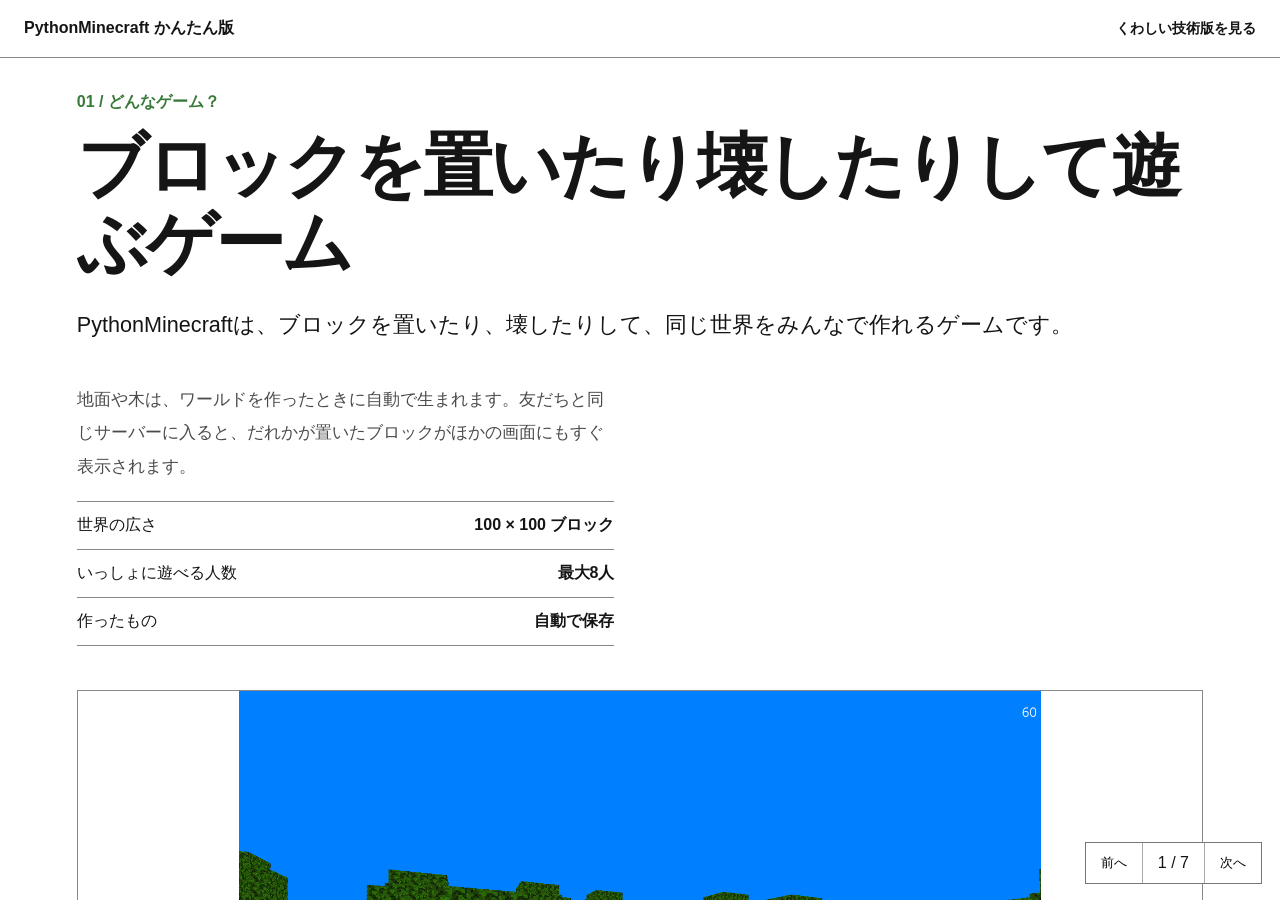
==== commit 449b6f3e: "誤字った" ====
--- a/kids.html
+++ b/kids.html
@@ -19,7 +19,7 @@
     <main>
         <section class="slide active">
             <div class="page-number">01 / どんなゲーム？</div>
-            <h1>ブロックを置いたり壊したりしてアッソブゲーム</h1>
+            <h1>ブロックを置いたり壊したりして遊ぶゲーム</h1>
             <p class="lead">PythonMinecraftは、ブロックを置いたり、壊したりして、同じ世界をみんなで作れるゲームです。</p>
             <div class="two-column">
                 <div>
@@ -121,4 +121,4 @@
     <script src="media-viewer.js"></script>
 </body>
 
-</html>+</html>
